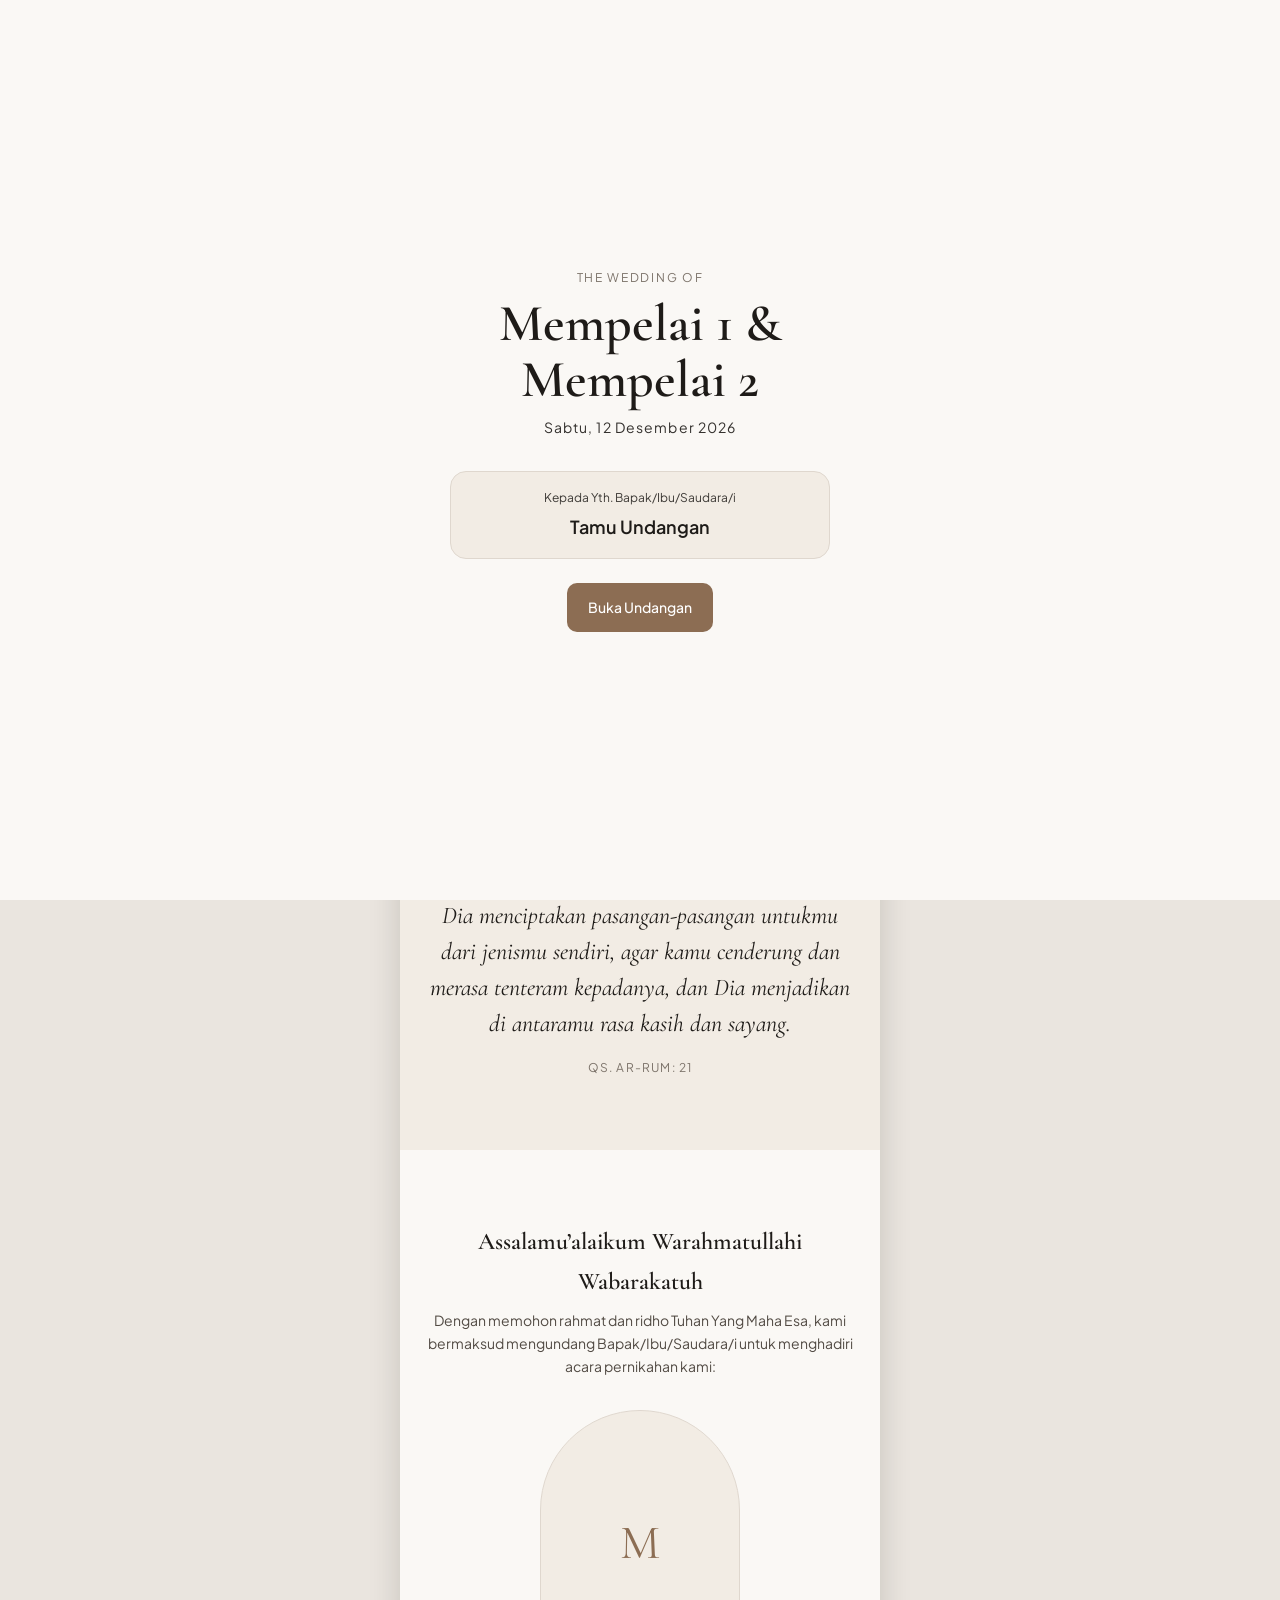
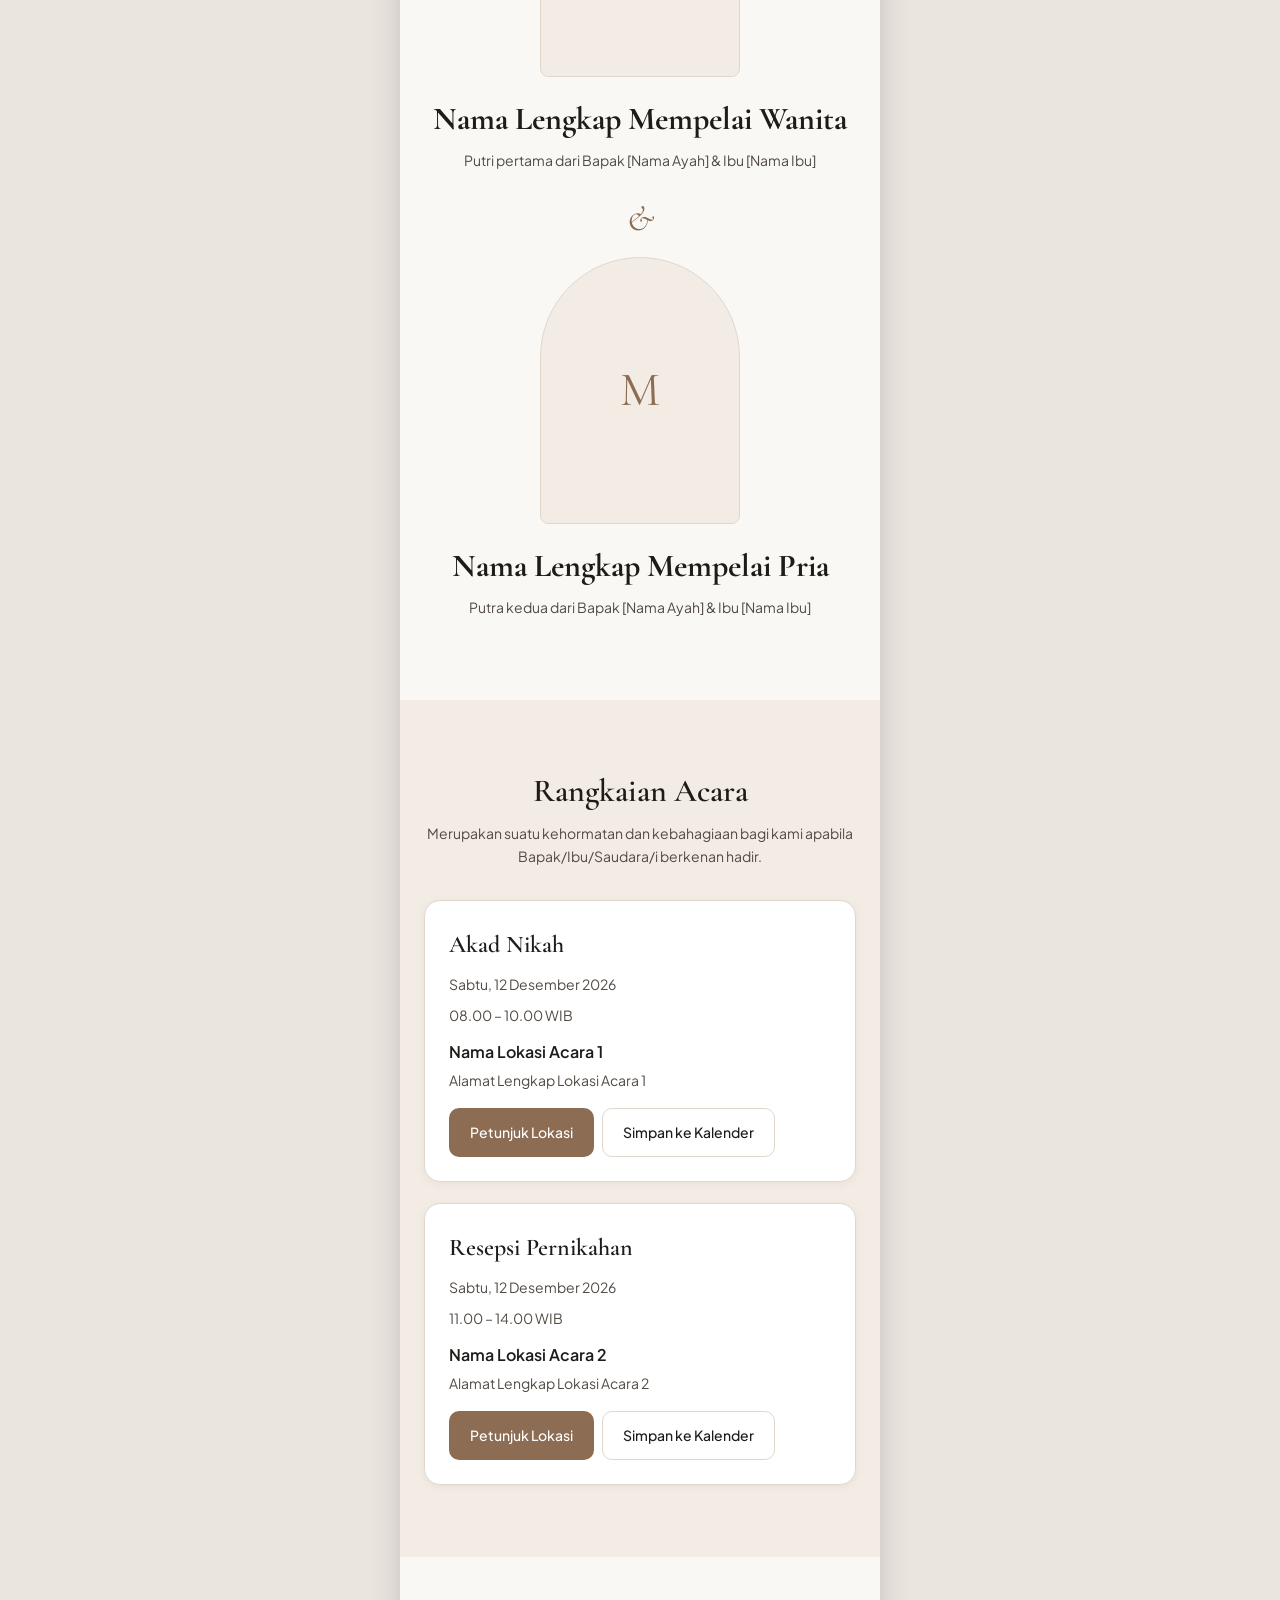
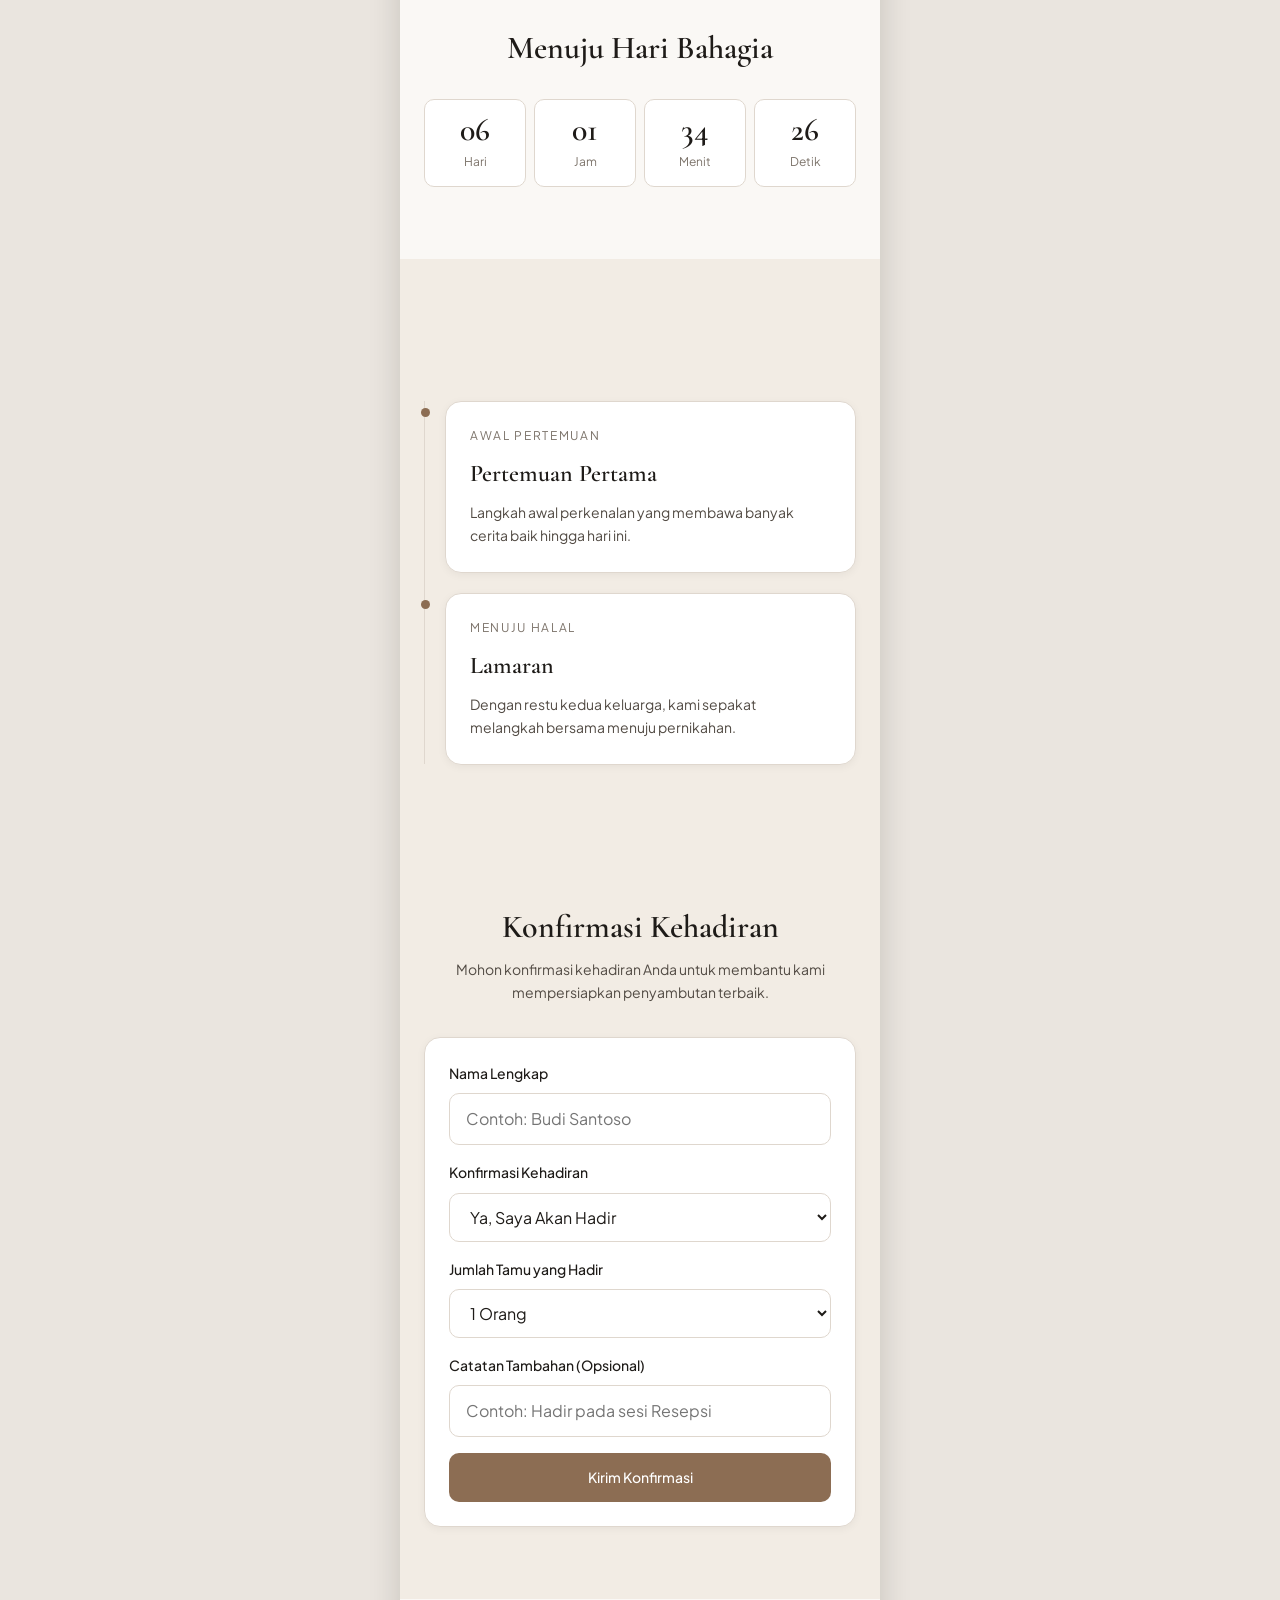
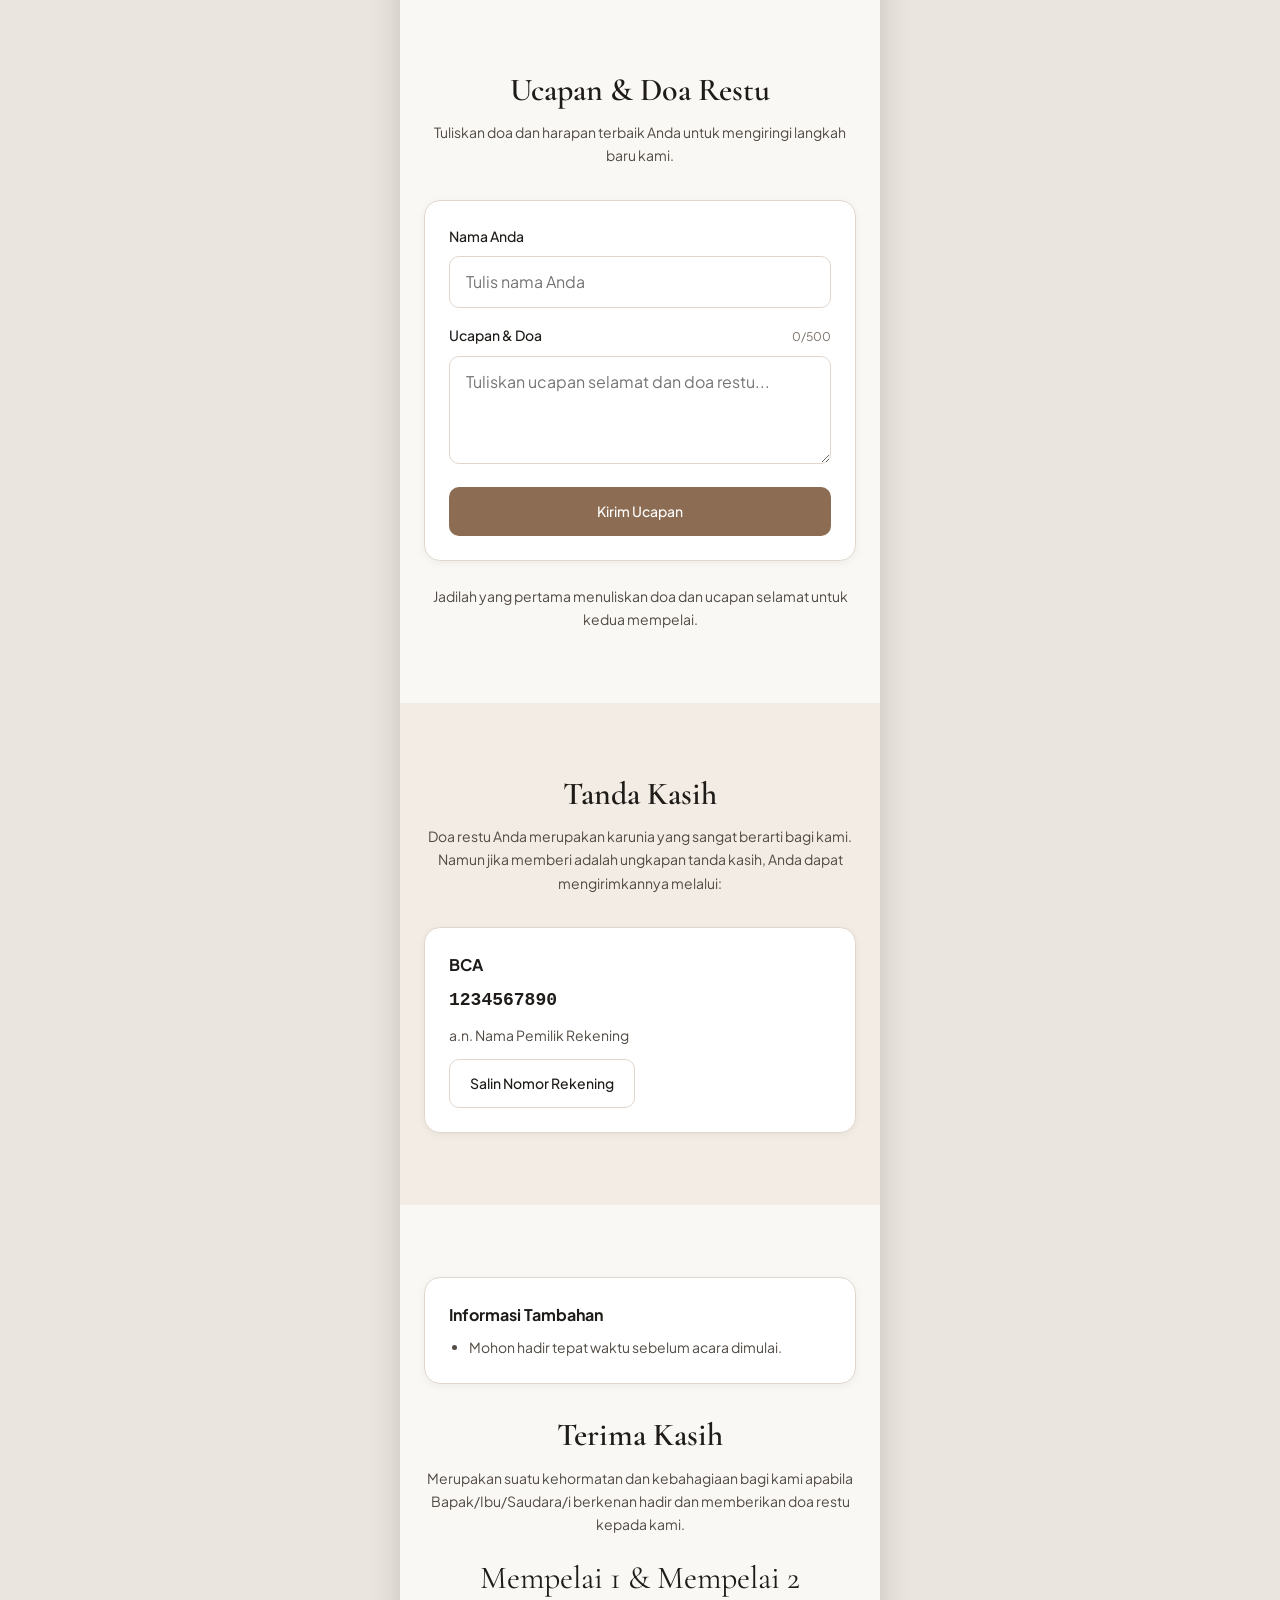
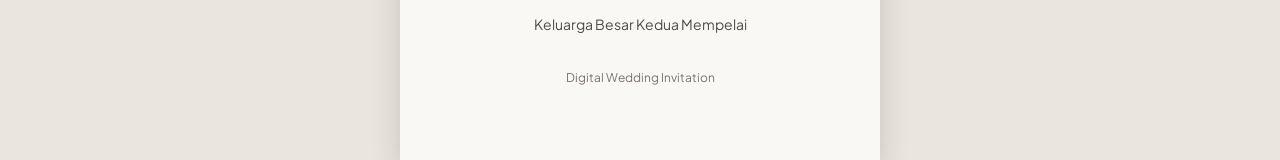
==== site/index.html @ 02eb1961 "feat: pre-scaffolded wedding invitation template with lean docs" ====
<!DOCTYPE html>
<html lang="id" data-theme="editorial">
<head>
  <meta charset="UTF-8">
  <meta name="viewport" content="width=device-width, initial-scale=1.0">
  <title>Undangan Pernikahan — Nama Mempelai</title>
  <meta name="description" content="Kami mengundang Bapak/Ibu/Saudara/i untuk hadir dan memberikan doa restu pada hari bahagia kami.">

  <!-- Open Graph Statis: wajib hardcoded dengan URL absolut https://... -->
  <meta property="og:type" content="website">
  <meta property="og:locale" content="id_ID">
  <meta property="og:title" content="Undangan Pernikahan — Nama Mempelai">
  <meta property="og:description" content="Buka undangan untuk informasi lengkap waktu, lokasi acara, dan konfirmasi kehadiran.">
  <meta property="og:url" content="https://example.pages.dev/">
  <meta property="og:image" content="https://example.pages.dev/assets/og-image.jpg">
  <meta property="og:image:width" content="1200">
  <meta property="og:image:height" content="630">

  <link rel="preconnect" href="https://fonts.googleapis.com">
  <link rel="preconnect" href="https://fonts.gstatic.com" crossorigin>
  <link rel="stylesheet" href="https://fonts.googleapis.com/css2?family=Cormorant+Garamond:ital,wght@0,400;0,600;1,400&family=Plus+Jakarta+Sans:wght@400;500;600&display=swap">

  <link rel="stylesheet" href="./css/tokens.css">
  <link rel="stylesheet" href="./css/base.css">
  <link rel="stylesheet" href="./css/sections.css">
  <link rel="stylesheet" href="./css/motion.css">
</head>
<body class="is-locked">
  <!-- 1. Cover Gate -->
  <section id="section-cover" class="cover-gate" aria-label="Pembuka Undangan">
    <img id="cover-img" class="cover-gate__bg" src="" alt="" hidden>
    <div id="cover-scrim" class="cover-gate__scrim" hidden></div>
    <div class="cover-gate__content">
      <p id="cover-subtitle" class="eyebrow">The Wedding of</p>
      <h2 id="cover-title" class="cover-gate__title">Mempelai</h2>
      <p id="cover-date" class="cover-gate__date"></p>
      <div class="cover-gate__guest-box">
        <p id="cover-guest-prefix" class="cover-gate__guest-label">Kepada Yth. Bapak/Ibu/Saudara/i</p>
        <p id="guest-name" class="cover-gate__guest-name">Tamu Undangan</p>
      </div>
      <button id="btn-open-invitation" type="button">
        <span id="cover-btn-text">Buka Undangan</span>
      </button>
    </div>
  </section>

  <!-- Error Fallback Muat Konfigurasi -->
  <div id="load-error" class="section" hidden>
    <div class="card" style="text-align:center;">
      <p>Maaf, data undangan gagal dimuat. Periksa koneksi internet Anda.</p>
      <button id="btn-retry-load" type="button">Muat Ulang</button>
    </div>
  </div>

  <!-- Kanvas Utama -->
  <main class="invitation-canvas">
    <!-- 2. Hero -->
    <section id="section-hero" class="section hero">
      <div id="hero-frame" class="hero__frame reveal">
        <img id="hero-img" class="hero__img" src="" alt="Foto Utama Mempelai" hidden>
        <span id="hero-monogram" class="hero__monogram">A &amp; B</span>
      </div>
      <p id="hero-subtitle" class="eyebrow reveal reveal-delay-1">We Are Getting Married</p>
      <h1 id="hero-title" class="hero__title reveal reveal-delay-2">Mempelai</h1>
      <p id="hero-date" class="hero__date reveal reveal-delay-3"></p>
      <div class="hero__scroll" aria-hidden="true">
        <svg class="icon" viewBox="0 0 24 24" fill="none" stroke="currentColor" stroke-width="1.75"><polyline points="6 9 12 15 18 9"/></svg>
      </div>
    </section>

    <!-- 3. Quote -->
    <section id="section-quote" class="section section--surface">
      <blockquote class="quote-box reveal">
        <p id="quote-text" class="quote-box__text"></p>
        <footer id="quote-source" class="quote-box__source"></footer>
      </blockquote>
    </section>

    <!-- 4. Couple -->
    <section id="section-couple" class="section">
      <header class="couple-intro reveal">
        <h2 id="couple-greeting-title" class="couple-intro__title"></h2>
        <p id="couple-greeting-body" class="couple-intro__body"></p>
      </header>
      <div id="couple-list" class="couple-list"></div>
    </section>

    <!-- 5. Events -->
    <section id="section-events" class="section section--surface">
      <header class="section-header reveal">
        <h2 id="events-title" class="section-title">Rangkaian Acara</h2>
        <p id="events-subtitle" class="section-subtitle"></p>
      </header>
      <div id="events-list" class="events-list"></div>
    </section>

    <!-- 6. Countdown -->
    <section id="section-countdown" class="section">
      <header class="section-header reveal">
        <h2 id="countdown-title" class="section-title">Menuju Hari Bahagia</h2>
      </header>
      <div class="countdown-grid reveal" aria-live="off">
        <div class="countdown-box"><span id="cd-days" class="countdown-box__num">00</span><span class="countdown-box__label">Hari</span></div>
        <div class="countdown-box"><span id="cd-hours" class="countdown-box__num">00</span><span class="countdown-box__label">Jam</span></div>
        <div class="countdown-box"><span id="cd-mins" class="countdown-box__num">00</span><span class="countdown-box__label">Menit</span></div>
        <div class="countdown-box"><span id="cd-secs" class="countdown-box__num">00</span><span class="countdown-box__label">Detik</span></div>
      </div>
      <p id="countdown-status" class="countdown-status" hidden></p>
    </section>

    <!-- 7. Love Story -->
    <section id="section-story" class="section section--surface">
      <header class="section-header reveal">
        <h2 id="story-title" class="section-title">Kisah Perjalanan Kami</h2>
      </header>
      <div id="story-list" class="story-timeline"></div>
    </section>

    <!-- 8. Gallery -->
    <section id="section-gallery" class="section">
      <header class="section-header reveal">
        <h2 id="gallery-title" class="section-title">Momen Bahagia</h2>
      </header>
      <div id="gallery-grid" class="gallery-grid"></div>
      <div id="gallery-video-wrap" class="gallery-video" hidden></div>
    </section>

    <!-- 9. RSVP -->
    <section id="section-rsvp" class="section section--surface">
      <header class="section-header reveal">
        <h2 id="rsvp-title" class="section-title">Konfirmasi Kehadiran</h2>
        <p id="rsvp-subtitle" class="section-subtitle">Mohon konfirmasi kehadiran Anda untuk membantu kami mempersiapkan penyambutan terbaik.</p>
      </header>
      <div id="rsvp-saved-box" class="card" hidden>
        <p class="form-feedback form-feedback--success">Terima kasih! Konfirmasi kehadiran Anda telah berhasil kami terima.</p>
        <button id="btn-edit-rsvp" type="button" class="btn-outline">Ubah Konfirmasi</button>
      </div>
      <form id="form-rsvp" class="card stack-form reveal" novalidate>
        <div>
          <label class="field-label" for="rsvp-name">Nama Lengkap</label>
          <input id="rsvp-name" name="name" type="text" maxlength="80" placeholder="Contoh: Budi Santoso" required>
        </div>
        <div>
          <label class="field-label" for="rsvp-attendance">Konfirmasi Kehadiran</label>
          <select id="rsvp-attendance" name="attendance" required>
            <option value="hadir">Ya, Saya Akan Hadir</option>
            <option value="tidak_hadir">Maaf, Belum Bisa Hadir</option>
          </select>
        </div>
        <div id="rsvp-pax-wrap">
          <label class="field-label" for="rsvp-pax">Jumlah Tamu yang Hadir</label>
          <select id="rsvp-pax" name="pax"></select>
        </div>
        <div>
          <label class="field-label" for="rsvp-notes">Catatan Tambahan (Opsional)</label>
          <input id="rsvp-notes" name="notes" type="text" maxlength="200" placeholder="Contoh: Hadir pada sesi Resepsi">
        </div>
        <input id="rsvp-hp" class="hp-trap" name="hp_field" type="text" tabindex="-1" autocomplete="off" aria-hidden="true">
        <div id="rsvp-feedback" class="form-feedback" hidden></div>
        <button id="btn-submit-rsvp" type="submit">Kirim Konfirmasi</button>
      </form>
    </section>

    <!-- 10. Guestbook -->
    <section id="section-guestbook" class="section">
      <header class="section-header reveal">
        <h2 id="guestbook-title" class="section-title">Ucapan &amp; Doa Restu</h2>
        <p id="guestbook-subtitle" class="section-subtitle">Tuliskan doa dan harapan terbaik Anda untuk mengiringi langkah baru kami.</p>
      </header>
      <form id="form-guestbook" class="card stack-form reveal" novalidate>
        <div>
          <label class="field-label" for="guestbook-name">Nama Anda</label>
          <input id="guestbook-name" name="name" type="text" maxlength="80" placeholder="Tulis nama Anda" required>
        </div>
        <div>
          <div class="field-row">
            <label class="field-label" for="guestbook-message">Ucapan &amp; Doa</label>
            <span id="guestbook-char-count" class="char-count">0/500</span>
          </div>
          <textarea id="guestbook-message" name="message" maxlength="500" placeholder="Tuliskan ucapan selamat dan doa restu..." required></textarea>
        </div>
        <input id="guestbook-hp" class="hp-trap" name="hp_field" type="text" tabindex="-1" autocomplete="off" aria-hidden="true">
        <div id="guestbook-feedback" class="form-feedback" hidden></div>
        <button id="btn-submit-guestbook" type="submit">Kirim Ucapan</button>
      </form>
      <div id="guestbook-list" class="guestbook-list"></div>
      <div id="guestbook-load-more-wrap" class="load-more-wrap" hidden>
        <button id="btn-load-more-guestbook" type="button" class="btn-outline">Lihat Ucapan Lainnya</button>
      </div>
    </section>

    <!-- 11. Wedding Gift -->
    <section id="section-gift" class="section section--surface">
      <header class="section-header reveal">
        <h2 id="gift-title" class="section-title">Tanda Kasih</h2>
        <p id="gift-description" class="section-subtitle"></p>
      </header>
      <div id="gift-accounts" class="gift-list"></div>
      <div id="gift-qris-wrap" class="card" style="text-align:center;margin-top:var(--space-4);" hidden>
        <img id="gift-qris-img" class="gift-qris" src="" alt="QRIS Tanda Kasih" loading="lazy" decoding="async">
      </div>
      <div id="gift-address-wrap" class="card" style="margin-top:var(--space-4);" hidden></div>
    </section>

    <!-- 12. Closing -->
    <footer id="section-closing" class="section closing">
      <div id="closing-notes-wrap" class="card closing-notes reveal" hidden>
        <strong id="closing-notes-title"></strong>
        <ul id="closing-notes-list"></ul>
      </div>
      <h2 id="closing-title" class="section-title reveal">Terima Kasih</h2>
      <p id="closing-message" class="section-subtitle reveal"></p>
      <p id="closing-signature" class="closing__sig reveal"></p>
      <p id="closing-families" class="section-subtitle reveal"></p>
      <p id="closing-credit" class="closing__credit">Digital Wedding Invitation</p>
    </footer>
  </main>

  <!-- Floating Audio Control -->
  <div id="audio-control" hidden>
    <button id="btn-audio-toggle" class="audio-fab" type="button" aria-label="Putar atau hentikan musik latar"></button>
  </div>

  <!-- Lightbox Modal -->
  <div id="gallery-lightbox" class="lightbox" role="dialog" aria-modal="true" aria-label="Pratinjau Foto Galeri" hidden>
    <div>
      <img id="lightbox-img" class="lightbox__img" src="" alt="">
      <div class="lightbox__bar">
        <button id="lightbox-prev" type="button" class="btn-outline" style="color:#fff;border-color:rgba(255,255,255,.35);">Sebelumnya</button>
        <span id="lightbox-counter">1 / 1</span>
        <button id="lightbox-next" type="button" class="btn-outline" style="color:#fff;border-color:rgba(255,255,255,.35);">Berikutnya</button>
        <button id="lightbox-close" type="button" aria-label="Tutup">&times;</button>
      </div>
    </div>
  </div>

  <!-- Toast -->
  <div id="toast" class="toast" role="status" aria-live="polite" hidden></div>

  <script defer src="./js/audio.js"></script>
  <script defer src="./js/api.js"></script>
  <script defer src="./js/app.js"></script>
</body>
</html>
---- site/css/tokens.css ----
/* Desain: Palet, font, skala, radius & z-index (edit per project) */
:root,[data-theme="editorial"]{
  --bg-outer:#EAE5DF;--bg-primary:#FAF8F5;--bg-surface:#F2ECE4;--bg-elevated:#FFFFFF;
  --text-primary:#1E1B18;--text-secondary:#524B44;--text-muted:#7D746B;
  --accent-primary:#8C6D53;--accent-hover:#735740;--accent-contrast:#FFFFFF;
  --border-subtle:#DFD7CE;--overlay-scrim:rgba(24,20,17,.56);
  --font-display:'Cormorant Garamond',Georgia,serif;
  --font-sans:'Plus Jakarta Sans',system-ui,-apple-system,sans-serif;
  --font-mono:ui-monospace,SFMono-Regular,Menlo,monospace;
}
[data-theme="botanical"]{
  --bg-outer:#E4E8E1;--bg-primary:#F7F8F4;--bg-surface:#EDF1EA;--bg-elevated:#FFFFFF;
  --text-primary:#1C241E;--text-secondary:#465248;--text-muted:#6E7B70;
  --accent-primary:#4A6350;--accent-hover:#394E3E;--accent-contrast:#FFFFFF;
  --border-subtle:#D4DDD0;--overlay-scrim:rgba(22,30,24,.54);
  --font-display:'Playfair Display',Georgia,serif;
}
[data-theme="heritage"]{
  --bg-outer:#161210;--bg-primary:#1F1916;--bg-surface:#2A221E;--bg-elevated:#352B26;
  --text-primary:#F5EFE6;--text-secondary:#D5C7B8;--text-muted:#9E8F80;
  --accent-primary:#C8A97E;--accent-hover:#B39264;--accent-contrast:#1F1916;
  --border-subtle:#463931;--overlay-scrim:rgba(15,11,9,.68);
}
:root{
  --status-success-bg:#EBF5EE;--status-success-text:#1F5E34;--status-success-border:#A8D5B5;
  --status-error-bg:#FDEEEE;--status-error-text:#9E2A2B;--status-error-border:#F3B6B7;
  --status-warning-bg:#FEF7E6;--status-warning-text:#8A5A00;--status-warning-border:#F5D487;
  --text-xs:.75rem;--text-sm:.875rem;--text-base:1rem;--text-lg:1.125rem;
  --text-xl:clamp(1.25rem,4vw,1.5rem);--text-2xl:clamp(1.625rem,5vw,2rem);--text-display:clamp(2.25rem,8vw,3.25rem);
  --canvas-max-width:480px;--sender-max-width:720px;--container-px:1.5rem;--section-py:clamp(3.25rem,9vw,4.5rem);
  --space-1:.25rem;--space-2:.5rem;--space-3:.75rem;--space-4:1rem;--space-5:1.25rem;--space-6:1.5rem;--space-8:2rem;--space-12:3rem;
  --radius-sm:6px;--radius-md:10px;--radius-lg:16px;--radius-arch:200px 200px 16px 16px;--radius-full:9999px;
  --border-thin:1px solid var(--border-subtle);--tap-target-min:44px;
  --shadow-sm:0 2px 8px rgba(20,16,12,.05);--shadow-md:0 8px 24px rgba(20,16,12,.08);--shadow-floating:0 10px 30px rgba(20,16,12,.16);
  --z-base:1;--z-sticky:20;--z-floating-audio:40;--z-toast:60;--z-lightbox:80;--z-cover-gate:100;
}
---- site/css/base.css ----
/* Plumbing: Reset, tipografi dasar, kanvas 480px & aksesibilitas */
*,*::before,*::after{box-sizing:border-box}
html{-webkit-text-size-adjust:100%;scroll-behavior:smooth}
body{margin:0;background:var(--bg-outer);color:var(--text-primary);font-family:var(--font-sans);font-size:var(--text-base);line-height:1.65;overflow-x:hidden;-webkit-font-smoothing:antialiased}
body.is-locked{overflow:hidden;height:100dvh}
img,svg{display:block;max-width:100%}
button,input,select,textarea{font:inherit;color:inherit}
input,select,textarea{width:100%;min-height:var(--tap-target-min);font-size:var(--text-base);padding:var(--space-3) var(--space-4);background:var(--bg-elevated);border:var(--border-thin);border-radius:var(--radius-md);color:var(--text-primary)}
textarea{min-height:108px;resize:vertical}
input:focus,select:focus,textarea:focus,button:focus-visible,a:focus-visible{outline:2px solid var(--accent-primary);outline-offset:2px}
button,.btn{display:inline-flex;align-items:center;justify-content:center;gap:var(--space-2);min-height:var(--tap-target-min);padding:var(--space-3) var(--space-5);border:1px solid transparent;border-radius:var(--radius-md);font-size:var(--text-sm);font-weight:500;text-decoration:none;cursor:pointer;background:var(--accent-primary);color:var(--accent-contrast);transition:transform var(--duration-instant) ease,background-color var(--duration-instant) ease}
button:hover,.btn:hover{background:var(--accent-hover)}
button:active,.btn:active{transform:scale(.98)}
button:disabled{opacity:.6;cursor:not-allowed}
.btn-outline{background:transparent;color:var(--text-primary);border-color:var(--border-subtle)}
.btn-outline:hover{background:var(--bg-surface)}
.invitation-canvas{width:100%;min-height:100dvh;background:var(--bg-primary);position:relative;overflow-x:clip}
@media(min-width:481px){.invitation-canvas{max-width:var(--canvas-max-width);margin:0 auto;box-shadow:var(--shadow-floating)}}
.section{padding:var(--section-py) var(--container-px);min-width:0;overflow-wrap:break-word}
[hidden]{display:none!important}
.section--surface{background:var(--bg-surface)}
.section-header{text-align:center;margin-bottom:var(--space-8)}
.eyebrow{margin:0 0 var(--space-2);font-size:var(--text-xs);letter-spacing:.14em;text-transform:uppercase;color:var(--text-muted)}
.section-title{margin:0 0 var(--space-3);font-family:var(--font-display);font-size:var(--text-2xl);font-weight:600;line-height:1.2}
.section-subtitle{margin:0;color:var(--text-secondary);font-size:var(--text-sm)}
.card{background:var(--bg-elevated);border:var(--border-thin);border-radius:var(--radius-lg);padding:var(--space-6);box-shadow:var(--shadow-sm);min-width:0}
.hp-trap{position:absolute;left:-9999px;width:1px;height:1px;opacity:0;pointer-events:none}
---- site/css/sections.css ----
/* Desain: Komponen 12 section, lightbox, toast & audio toggle */
.icon{width:18px;height:18px;flex-shrink:0}
.cover-gate{position:fixed;inset:0;z-index:var(--z-cover-gate);display:grid;place-items:center;padding:var(--space-6);background:var(--bg-primary);text-align:center;overflow:hidden}
.cover-gate__bg{position:absolute;inset:0;width:100%;height:100%;object-fit:cover}
.cover-gate__scrim{position:absolute;inset:0;background:var(--overlay-scrim)}
.cover-gate__content{position:relative;z-index:1;width:100%;max-width:380px;color:#fff}
.cover-gate--no-photo .cover-gate__content{color:var(--text-primary)}
.cover-gate__title,.hero__title{margin:var(--space-2) 0;font-family:var(--font-display);font-size:var(--text-display);font-weight:600;line-height:1.08}
.cover-gate__date{margin:0 0 var(--space-8);font-size:var(--text-sm);letter-spacing:.08em;opacity:.9}
.cover-gate__guest-box{padding:var(--space-4);margin-bottom:var(--space-6);border-radius:var(--radius-lg);border:1px solid rgba(255,255,255,.28);background:rgba(20,16,12,.28)}
.cover-gate--no-photo .cover-gate__guest-box{border-color:var(--border-subtle);background:var(--bg-surface)}
.cover-gate__guest-label{margin:0 0 var(--space-1);font-size:var(--text-xs);opacity:.85}
.cover-gate__guest-name{margin:0;font-size:var(--text-lg);font-weight:600;overflow-wrap:break-word}
.hero,.closing,.quote-box,.couple-intro,.couple-list{text-align:center}
.hero{padding-top:var(--space-12)}
.hero__frame{position:relative;aspect-ratio:4/5;max-width:340px;margin:0 auto var(--space-6);border-radius:var(--radius-arch);overflow:hidden;border:var(--border-thin);background:var(--bg-surface);display:grid;place-items:center}
.hero__img,.couple-card__photo,.gallery-item img{width:100%;height:100%;object-fit:cover}
.hero__monogram,.couple-card__initial{font-family:var(--font-display);font-size:3rem;color:var(--accent-primary)}
.hero__date{margin:0;font-size:var(--text-sm);letter-spacing:.16em;color:var(--text-secondary)}
.hero__scroll{margin:var(--space-8) auto 0;width:24px;color:var(--text-muted)}
.quote-box{max-width:36ch;margin:0 auto}
.quote-box__text{margin:0 0 var(--space-4);font-family:var(--font-display);font-size:var(--text-xl);font-style:italic;line-height:1.5}
.quote-box__source{margin:0;font-size:var(--text-xs);letter-spacing:.1em;text-transform:uppercase;color:var(--text-muted)}
.couple-intro{margin-bottom:var(--space-8)}
.couple-intro__title,.event-card__title{margin:0 0 var(--space-2);font-family:var(--font-display);font-size:var(--text-xl);font-weight:600}
.couple-intro__body,.couple-card__parents,.event-card__meta{margin:0 0 var(--space-2);font-size:var(--text-sm);color:var(--text-secondary)}
.couple-list,.events-list,.gift-list,.stack-form{display:grid;gap:var(--space-5)}
.stack-form{gap:var(--space-4)}
.couple-card__photo-wrap{width:200px;aspect-ratio:3/4;margin:0 auto var(--space-4);border-radius:var(--radius-arch);overflow:hidden;border:var(--border-thin);background:var(--bg-surface);display:grid;place-items:center}
.couple-card__name{margin:0 0 var(--space-1);font-family:var(--font-display);font-size:var(--text-2xl)}
.couple-amp{font-family:var(--font-display);font-size:2.25rem;font-style:italic;color:var(--accent-primary);line-height:1}
.event-card__venue{margin:var(--space-3) 0 var(--space-1);font-weight:600}
.event-card__actions{display:flex;flex-wrap:wrap;gap:var(--space-2);margin-top:var(--space-4)}
.countdown-grid{display:grid;grid-template-columns:repeat(4,minmax(0,1fr));gap:var(--space-2)}
.countdown-box{background:var(--bg-elevated);border:var(--border-thin);border-radius:var(--radius-md);padding:var(--space-3) var(--space-2);text-align:center}
.countdown-box__num{display:block;font-family:var(--font-display);font-size:var(--text-2xl);font-weight:600;line-height:1.1}
.countdown-box__label,.char-count,.guestbook-item__date,.closing__credit{font-size:var(--text-xs);color:var(--text-muted)}
.countdown-status{margin:var(--space-4) 0 0;text-align:center;font-size:var(--text-sm);color:var(--text-secondary)}
.story-timeline{display:grid;gap:var(--space-5);border-left:1px solid var(--border-subtle);padding-left:var(--space-5)}
.story-item{position:relative}
.story-item::before{content:"";position:absolute;left:calc(-1*var(--space-5) - 5px);top:6px;width:9px;height:9px;border-radius:var(--radius-full);background:var(--accent-primary)}
.story-item__img{width:100%;aspect-ratio:4/3;object-fit:cover;border-radius:var(--radius-md);margin-top:var(--space-3)}
.gallery-grid{display:grid;grid-template-columns:repeat(2,minmax(0,1fr));gap:var(--space-2)}
.gallery-item{padding:0;border:0;background:var(--bg-surface);border-radius:var(--radius-md);overflow:hidden;aspect-ratio:1/1;min-height:auto}
.gallery-item:first-child{grid-column:span 2;aspect-ratio:4/3}
.gallery-video,.load-more-wrap{margin-top:var(--space-4);text-align:center}
.field-label{display:block;margin-bottom:var(--space-2);font-size:var(--text-sm);font-weight:500}
.field-row,.guestbook-item__head{display:flex;justify-content:space-between;align-items:baseline;gap:var(--space-2)}
.form-feedback{padding:var(--space-3) var(--space-4);border-radius:var(--radius-md);font-size:var(--text-sm);border:1px solid transparent}
.form-feedback--success{background:var(--status-success-bg);color:var(--status-success-text);border-color:var(--status-success-border)}
.form-feedback--error{background:var(--status-error-bg);color:var(--status-error-text);border-color:var(--status-error-border)}
.guestbook-list{display:grid;gap:var(--space-3);margin-top:var(--space-6)}
.guestbook-item{background:var(--bg-elevated);border:var(--border-thin);border-radius:var(--radius-md);padding:var(--space-4)}
.guestbook-item__name{font-weight:600;font-size:var(--text-sm)}
.guestbook-item__msg{margin:var(--space-1) 0 0;font-size:var(--text-sm);color:var(--text-secondary);white-space:pre-line;overflow-wrap:break-word}
.gift-account__num{font-family:var(--font-mono);font-size:var(--text-lg);font-weight:600;margin:var(--space-2) 0;overflow-wrap:anywhere}
.gift-qris{max-width:240px;margin:var(--space-3) auto;border-radius:var(--radius-md)}
.closing-notes{margin-bottom:var(--space-8);text-align:left}
.closing-notes ul{margin:var(--space-2) 0 0;padding-left:var(--space-5);color:var(--text-secondary);font-size:var(--text-sm)}
.closing__sig{margin:var(--space-4) 0 var(--space-2);font-family:var(--font-display);font-size:var(--text-2xl)}
.closing__credit{margin:var(--space-8) 0 0}
.audio-fab{position:fixed;bottom:20px;right:20px;z-index:var(--z-floating-audio);width:44px;height:44px;padding:0;border-radius:var(--radius-full);box-shadow:var(--shadow-md)}
.lightbox{position:fixed;inset:0;z-index:var(--z-lightbox);background:rgba(12,10,8,.92);display:grid;place-items:center;padding:var(--space-4)}
.lightbox__img{max-height:75dvh;max-width:100%;border-radius:var(--radius-md)}
.lightbox__bar{display:flex;align-items:center;justify-content:space-between;gap:var(--space-3);margin-top:var(--space-3);color:#fff}
.toast{position:fixed;bottom:76px;left:50%;transform:translateX(-50%);z-index:var(--z-toast);background:var(--text-primary);color:var(--bg-primary);padding:var(--space-2) var(--space-4);border-radius:var(--radius-full);font-size:var(--text-xs);box-shadow:var(--shadow-md)}
---- site/css/motion.css ----
/* Animasi GPU-only (transform & opacity) + reduced motion */
:root{
  --duration-instant:150ms;--duration-fast:300ms;--duration-normal:650ms;--duration-slow:1000ms;
  --ease-out-quart:cubic-bezier(.25,1,.5,1);--ease-in-out-cubic:cubic-bezier(.65,0,.35,1);
}
.cover-gate.is-opening{transform:translate3d(0,-100%,0);opacity:0;pointer-events:none;transition:transform var(--duration-slow) var(--ease-in-out-cubic),opacity var(--duration-slow) var(--ease-out-quart)}
.reveal{opacity:0;transform:translate3d(0,24px,0);transition:opacity var(--duration-normal) var(--ease-out-quart),transform var(--duration-normal) var(--ease-out-quart);will-change:opacity,transform}
.reveal.is-visible{opacity:1;transform:translate3d(0,0,0)}
.reveal-delay-1{transition-delay:100ms}.reveal-delay-2{transition-delay:200ms}.reveal-delay-3{transition-delay:300ms}
@keyframes spin-slow{to{transform:rotate(360deg)}}
.audio-fab.is-playing svg{animation:spin-slow 8s linear infinite}
.skeleton{height:72px;border-radius:var(--radius-md);background:var(--bg-surface);opacity:.7}
@media(prefers-reduced-motion:reduce){
  *,*::before,*::after{animation-duration:.01ms!important;animation-iteration-count:1!important;transition-duration:150ms!important;scroll-behavior:auto!important}
  .reveal{opacity:1!important;transform:none!important}
  .cover-gate.is-opening{transform:none!important;opacity:0!important}
}
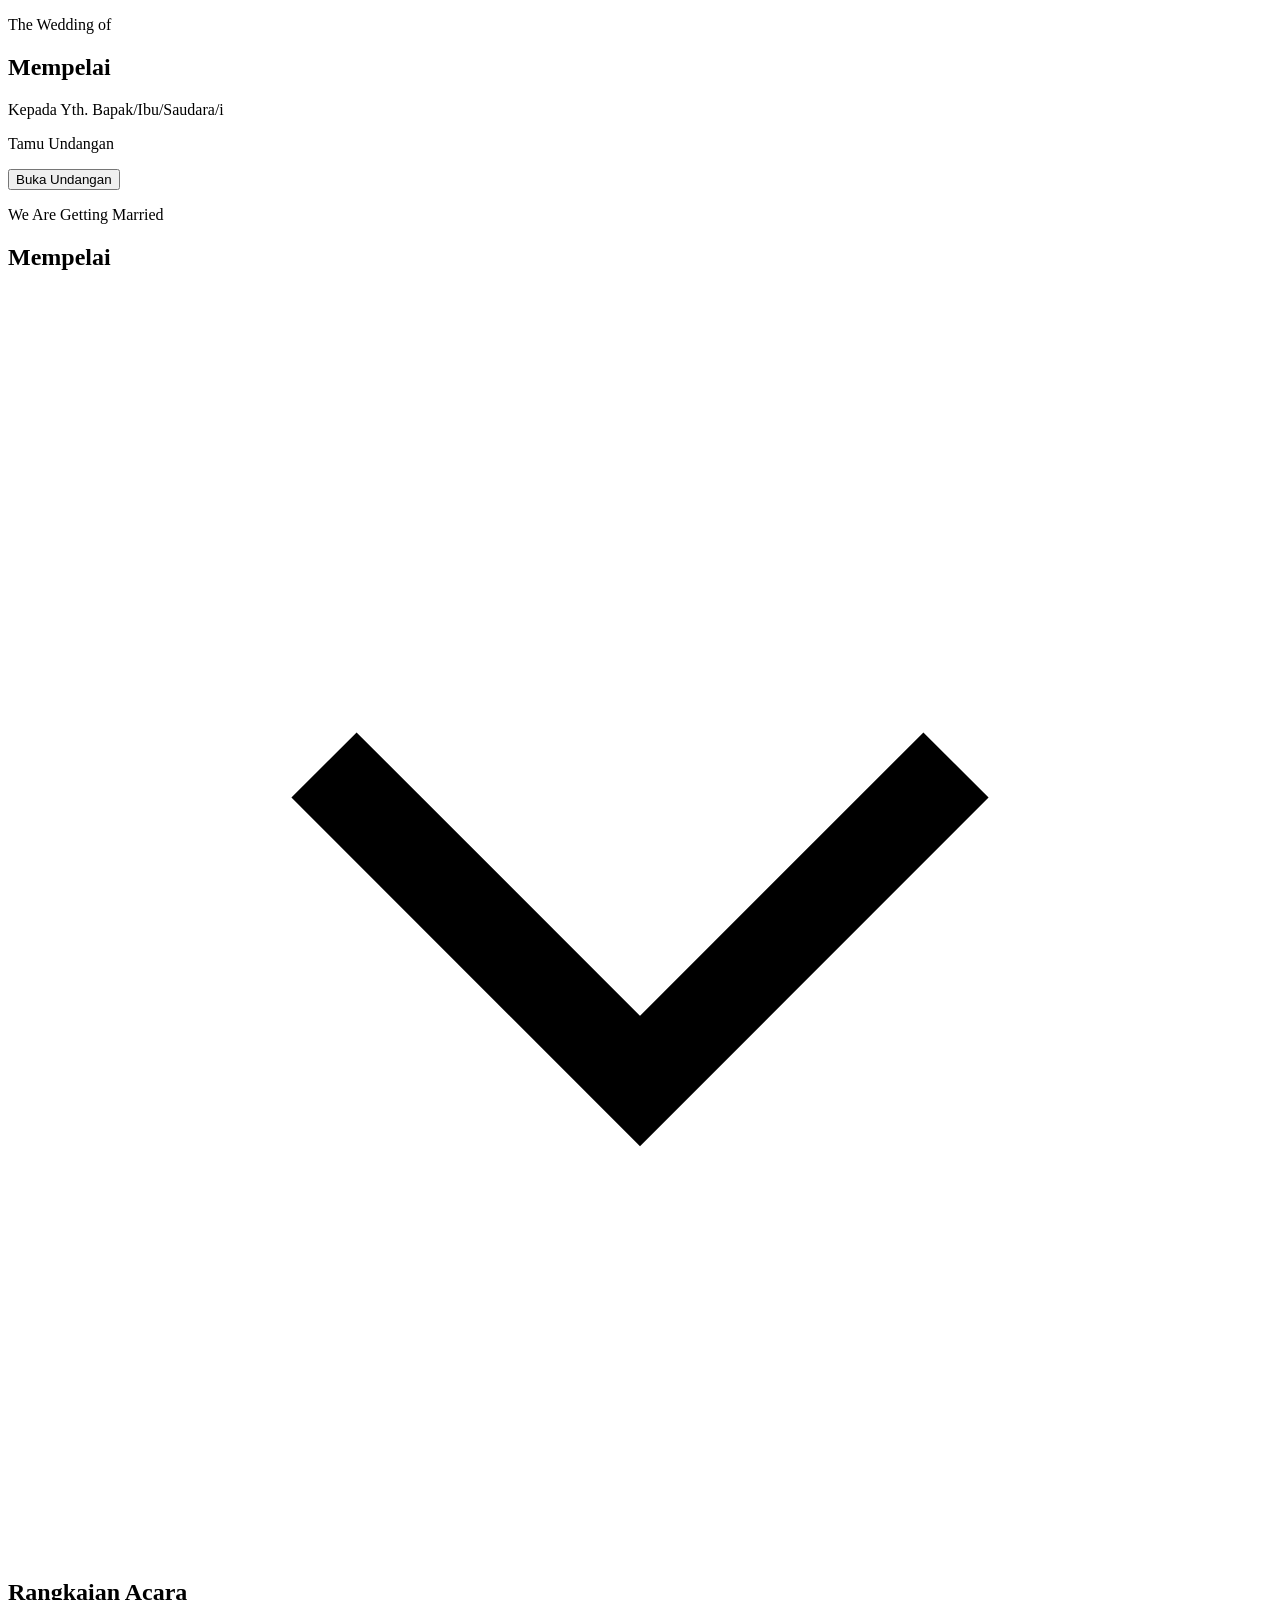
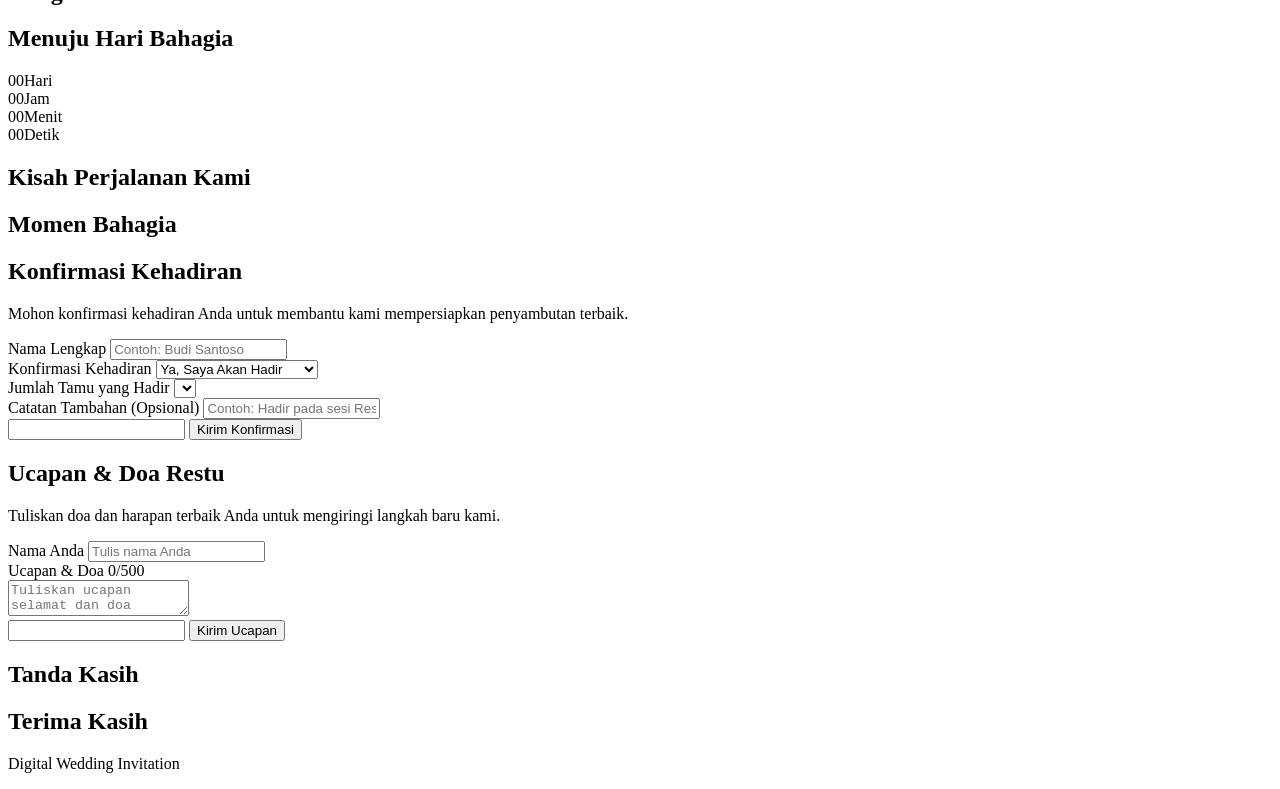
==== commit 453ee33b: "feat: add UI skills, modern design brief, clean HTML skeleton, and empty CSS/JS placeholders" ====
--- a/site/index.html
+++ b/site/index.html
@@ -1,5 +1,5 @@
 <!DOCTYPE html>
-<html lang="id" data-theme="editorial">
+<html lang="id">
 <head>
   <meta charset="UTF-8">
   <meta name="viewport" content="width=device-width, initial-scale=1.0">
@@ -16,9 +16,9 @@
   <meta property="og:image:width" content="1200">
   <meta property="og:image:height" content="630">
 
+  <!-- Google Fonts: tambahkan maksimal 2 keluarga font sesuai .agent/customize/design.md -->
   <link rel="preconnect" href="https://fonts.googleapis.com">
   <link rel="preconnect" href="https://fonts.gstatic.com" crossorigin>
-  <link rel="stylesheet" href="https://fonts.googleapis.com/css2?family=Cormorant+Garamond:ital,wght@0,400;0,600;1,400&family=Plus+Jakarta+Sans:wght@400;500;600&display=swap">
 
   <link rel="stylesheet" href="./css/tokens.css">
   <link rel="stylesheet" href="./css/base.css">
@@ -34,7 +34,7 @@
       <p id="cover-subtitle" class="eyebrow">The Wedding of</p>
       <h2 id="cover-title" class="cover-gate__title">Mempelai</h2>
       <p id="cover-date" class="cover-gate__date"></p>
-      <div class="cover-gate__guest-box">
+      <div class="cover-gate__guest">
         <p id="cover-guest-prefix" class="cover-gate__guest-label">Kepada Yth. Bapak/Ibu/Saudara/i</p>
         <p id="guest-name" class="cover-gate__guest-name">Tamu Undangan</p>
       </div>
@@ -45,8 +45,8 @@
   </section>
 
   <!-- Error Fallback Muat Konfigurasi -->
-  <div id="load-error" class="section" hidden>
-    <div class="card" style="text-align:center;">
+  <div id="load-error" class="load-error" hidden>
+    <div class="load-error__box">
       <p>Maaf, data undangan gagal dimuat. Periksa koneksi internet Anda.</p>
       <button id="btn-retry-load" type="button">Muat Ulang</button>
     </div>
@@ -56,29 +56,29 @@
   <main class="invitation-canvas">
     <!-- 2. Hero -->
     <section id="section-hero" class="section hero">
-      <div id="hero-frame" class="hero__frame reveal">
+      <div id="hero-frame" class="hero__frame">
         <img id="hero-img" class="hero__img" src="" alt="Foto Utama Mempelai" hidden>
-        <span id="hero-monogram" class="hero__monogram">A &amp; B</span>
-      </div>
-      <p id="hero-subtitle" class="eyebrow reveal reveal-delay-1">We Are Getting Married</p>
-      <h1 id="hero-title" class="hero__title reveal reveal-delay-2">Mempelai</h1>
-      <p id="hero-date" class="hero__date reveal reveal-delay-3"></p>
+        <span id="hero-monogram" class="hero__monogram" aria-hidden="true"></span>
+      </div>
+      <p id="hero-subtitle" class="eyebrow">We Are Getting Married</p>
+      <h1 id="hero-title" class="hero__title">Mempelai</h1>
+      <p id="hero-date" class="hero__date"></p>
       <div class="hero__scroll" aria-hidden="true">
         <svg class="icon" viewBox="0 0 24 24" fill="none" stroke="currentColor" stroke-width="1.75"><polyline points="6 9 12 15 18 9"/></svg>
       </div>
     </section>
 
     <!-- 3. Quote -->
-    <section id="section-quote" class="section section--surface">
-      <blockquote class="quote-box reveal">
+    <section id="section-quote" class="section quote-section">
+      <blockquote class="quote-box">
         <p id="quote-text" class="quote-box__text"></p>
         <footer id="quote-source" class="quote-box__source"></footer>
       </blockquote>
     </section>
 
     <!-- 4. Couple -->
-    <section id="section-couple" class="section">
-      <header class="couple-intro reveal">
+    <section id="section-couple" class="section couple-section">
+      <header class="couple-intro">
         <h2 id="couple-greeting-title" class="couple-intro__title"></h2>
         <p id="couple-greeting-body" class="couple-intro__body"></p>
       </header>
@@ -86,8 +86,8 @@
     </section>
 
     <!-- 5. Events -->
-    <section id="section-events" class="section section--surface">
-      <header class="section-header reveal">
+    <section id="section-events" class="section events-section">
+      <header class="section-header">
         <h2 id="events-title" class="section-title">Rangkaian Acara</h2>
         <p id="events-subtitle" class="section-subtitle"></p>
       </header>
@@ -95,11 +95,11 @@
     </section>
 
     <!-- 6. Countdown -->
-    <section id="section-countdown" class="section">
-      <header class="section-header reveal">
+    <section id="section-countdown" class="section countdown-section">
+      <header class="section-header">
         <h2 id="countdown-title" class="section-title">Menuju Hari Bahagia</h2>
       </header>
-      <div class="countdown-grid reveal" aria-live="off">
+      <div class="countdown-grid" aria-live="off">
         <div class="countdown-box"><span id="cd-days" class="countdown-box__num">00</span><span class="countdown-box__label">Hari</span></div>
         <div class="countdown-box"><span id="cd-hours" class="countdown-box__num">00</span><span class="countdown-box__label">Jam</span></div>
         <div class="countdown-box"><span id="cd-mins" class="countdown-box__num">00</span><span class="countdown-box__label">Menit</span></div>
@@ -109,16 +109,16 @@
     </section>
 
     <!-- 7. Love Story -->
-    <section id="section-story" class="section section--surface">
-      <header class="section-header reveal">
+    <section id="section-story" class="section story-section">
+      <header class="section-header">
         <h2 id="story-title" class="section-title">Kisah Perjalanan Kami</h2>
       </header>
-      <div id="story-list" class="story-timeline"></div>
+      <div id="story-list" class="story-list"></div>
     </section>
 
     <!-- 8. Gallery -->
-    <section id="section-gallery" class="section">
-      <header class="section-header reveal">
+    <section id="section-gallery" class="section gallery-section">
+      <header class="section-header">
         <h2 id="gallery-title" class="section-title">Momen Bahagia</h2>
       </header>
       <div id="gallery-grid" class="gallery-grid"></div>
@@ -126,32 +126,32 @@
     </section>
 
     <!-- 9. RSVP -->
-    <section id="section-rsvp" class="section section--surface">
-      <header class="section-header reveal">
+    <section id="section-rsvp" class="section rsvp-section">
+      <header class="section-header">
         <h2 id="rsvp-title" class="section-title">Konfirmasi Kehadiran</h2>
         <p id="rsvp-subtitle" class="section-subtitle">Mohon konfirmasi kehadiran Anda untuk membantu kami mempersiapkan penyambutan terbaik.</p>
       </header>
-      <div id="rsvp-saved-box" class="card" hidden>
+      <div id="rsvp-saved-box" class="rsvp-saved" hidden>
         <p class="form-feedback form-feedback--success">Terima kasih! Konfirmasi kehadiran Anda telah berhasil kami terima.</p>
         <button id="btn-edit-rsvp" type="button" class="btn-outline">Ubah Konfirmasi</button>
       </div>
-      <form id="form-rsvp" class="card stack-form reveal" novalidate>
-        <div>
+      <form id="form-rsvp" class="stack-form" novalidate>
+        <div class="form-field">
           <label class="field-label" for="rsvp-name">Nama Lengkap</label>
           <input id="rsvp-name" name="name" type="text" maxlength="80" placeholder="Contoh: Budi Santoso" required>
         </div>
-        <div>
+        <div class="form-field">
           <label class="field-label" for="rsvp-attendance">Konfirmasi Kehadiran</label>
           <select id="rsvp-attendance" name="attendance" required>
             <option value="hadir">Ya, Saya Akan Hadir</option>
             <option value="tidak_hadir">Maaf, Belum Bisa Hadir</option>
           </select>
         </div>
-        <div id="rsvp-pax-wrap">
+        <div id="rsvp-pax-wrap" class="form-field">
           <label class="field-label" for="rsvp-pax">Jumlah Tamu yang Hadir</label>
           <select id="rsvp-pax" name="pax"></select>
         </div>
-        <div>
+        <div class="form-field">
           <label class="field-label" for="rsvp-notes">Catatan Tambahan (Opsional)</label>
           <input id="rsvp-notes" name="notes" type="text" maxlength="200" placeholder="Contoh: Hadir pada sesi Resepsi">
         </div>
@@ -162,17 +162,17 @@
     </section>
 
     <!-- 10. Guestbook -->
-    <section id="section-guestbook" class="section">
-      <header class="section-header reveal">
+    <section id="section-guestbook" class="section guestbook-section">
+      <header class="section-header">
         <h2 id="guestbook-title" class="section-title">Ucapan &amp; Doa Restu</h2>
         <p id="guestbook-subtitle" class="section-subtitle">Tuliskan doa dan harapan terbaik Anda untuk mengiringi langkah baru kami.</p>
       </header>
-      <form id="form-guestbook" class="card stack-form reveal" novalidate>
-        <div>
+      <form id="form-guestbook" class="stack-form" novalidate>
+        <div class="form-field">
           <label class="field-label" for="guestbook-name">Nama Anda</label>
           <input id="guestbook-name" name="name" type="text" maxlength="80" placeholder="Tulis nama Anda" required>
         </div>
-        <div>
+        <div class="form-field">
           <div class="field-row">
             <label class="field-label" for="guestbook-message">Ucapan &amp; Doa</label>
             <span id="guestbook-char-count" class="char-count">0/500</span>
@@ -190,28 +190,28 @@
     </section>
 
     <!-- 11. Wedding Gift -->
-    <section id="section-gift" class="section section--surface">
-      <header class="section-header reveal">
+    <section id="section-gift" class="section gift-section">
+      <header class="section-header">
         <h2 id="gift-title" class="section-title">Tanda Kasih</h2>
         <p id="gift-description" class="section-subtitle"></p>
       </header>
       <div id="gift-accounts" class="gift-list"></div>
-      <div id="gift-qris-wrap" class="card" style="text-align:center;margin-top:var(--space-4);" hidden>
+      <div id="gift-qris-wrap" class="gift-qris-box" hidden>
         <img id="gift-qris-img" class="gift-qris" src="" alt="QRIS Tanda Kasih" loading="lazy" decoding="async">
       </div>
-      <div id="gift-address-wrap" class="card" style="margin-top:var(--space-4);" hidden></div>
+      <div id="gift-address-wrap" class="gift-address" hidden></div>
     </section>
 
     <!-- 12. Closing -->
     <footer id="section-closing" class="section closing">
-      <div id="closing-notes-wrap" class="card closing-notes reveal" hidden>
+      <div id="closing-notes-wrap" class="closing-notes" hidden>
         <strong id="closing-notes-title"></strong>
         <ul id="closing-notes-list"></ul>
       </div>
-      <h2 id="closing-title" class="section-title reveal">Terima Kasih</h2>
-      <p id="closing-message" class="section-subtitle reveal"></p>
-      <p id="closing-signature" class="closing__sig reveal"></p>
-      <p id="closing-families" class="section-subtitle reveal"></p>
+      <h2 id="closing-title" class="section-title">Terima Kasih</h2>
+      <p id="closing-message" class="section-subtitle"></p>
+      <p id="closing-signature" class="closing__sig"></p>
+      <p id="closing-families" class="section-subtitle"></p>
       <p id="closing-credit" class="closing__credit">Digital Wedding Invitation</p>
     </footer>
   </main>
@@ -223,13 +223,13 @@
 
   <!-- Lightbox Modal -->
   <div id="gallery-lightbox" class="lightbox" role="dialog" aria-modal="true" aria-label="Pratinjau Foto Galeri" hidden>
-    <div>
+    <div class="lightbox__inner">
       <img id="lightbox-img" class="lightbox__img" src="" alt="">
       <div class="lightbox__bar">
-        <button id="lightbox-prev" type="button" class="btn-outline" style="color:#fff;border-color:rgba(255,255,255,.35);">Sebelumnya</button>
-        <span id="lightbox-counter">1 / 1</span>
-        <button id="lightbox-next" type="button" class="btn-outline" style="color:#fff;border-color:rgba(255,255,255,.35);">Berikutnya</button>
-        <button id="lightbox-close" type="button" aria-label="Tutup">&times;</button>
+        <button id="lightbox-prev" type="button" class="btn-outline lightbox__nav">Sebelumnya</button>
+        <span id="lightbox-counter" class="lightbox__counter">1 / 1</span>
+        <button id="lightbox-next" type="button" class="btn-outline lightbox__nav">Berikutnya</button>
+        <button id="lightbox-close" type="button" class="lightbox__close" aria-label="Tutup">&times;</button>
       </div>
     </div>
   </div>
--- a/site/css/tokens.css
+++ b/site/css/tokens.css
@@ -1,36 +1 @@
-/* Desain: Palet, font, skala, radius & z-index (edit per project) */
-:root,[data-theme="editorial"]{
-  --bg-outer:#EAE5DF;--bg-primary:#FAF8F5;--bg-surface:#F2ECE4;--bg-elevated:#FFFFFF;
-  --text-primary:#1E1B18;--text-secondary:#524B44;--text-muted:#7D746B;
-  --accent-primary:#8C6D53;--accent-hover:#735740;--accent-contrast:#FFFFFF;
-  --border-subtle:#DFD7CE;--overlay-scrim:rgba(24,20,17,.56);
-  --font-display:'Cormorant Garamond',Georgia,serif;
-  --font-sans:'Plus Jakarta Sans',system-ui,-apple-system,sans-serif;
-  --font-mono:ui-monospace,SFMono-Regular,Menlo,monospace;
-}
-[data-theme="botanical"]{
-  --bg-outer:#E4E8E1;--bg-primary:#F7F8F4;--bg-surface:#EDF1EA;--bg-elevated:#FFFFFF;
-  --text-primary:#1C241E;--text-secondary:#465248;--text-muted:#6E7B70;
-  --accent-primary:#4A6350;--accent-hover:#394E3E;--accent-contrast:#FFFFFF;
-  --border-subtle:#D4DDD0;--overlay-scrim:rgba(22,30,24,.54);
-  --font-display:'Playfair Display',Georgia,serif;
-}
-[data-theme="heritage"]{
-  --bg-outer:#161210;--bg-primary:#1F1916;--bg-surface:#2A221E;--bg-elevated:#352B26;
-  --text-primary:#F5EFE6;--text-secondary:#D5C7B8;--text-muted:#9E8F80;
-  --accent-primary:#C8A97E;--accent-hover:#B39264;--accent-contrast:#1F1916;
-  --border-subtle:#463931;--overlay-scrim:rgba(15,11,9,.68);
-}
-:root{
-  --status-success-bg:#EBF5EE;--status-success-text:#1F5E34;--status-success-border:#A8D5B5;
-  --status-error-bg:#FDEEEE;--status-error-text:#9E2A2B;--status-error-border:#F3B6B7;
-  --status-warning-bg:#FEF7E6;--status-warning-text:#8A5A00;--status-warning-border:#F5D487;
-  --text-xs:.75rem;--text-sm:.875rem;--text-base:1rem;--text-lg:1.125rem;
-  --text-xl:clamp(1.25rem,4vw,1.5rem);--text-2xl:clamp(1.625rem,5vw,2rem);--text-display:clamp(2.25rem,8vw,3.25rem);
-  --canvas-max-width:480px;--sender-max-width:720px;--container-px:1.5rem;--section-py:clamp(3.25rem,9vw,4.5rem);
-  --space-1:.25rem;--space-2:.5rem;--space-3:.75rem;--space-4:1rem;--space-5:1.25rem;--space-6:1.5rem;--space-8:2rem;--space-12:3rem;
-  --radius-sm:6px;--radius-md:10px;--radius-lg:16px;--radius-arch:200px 200px 16px 16px;--radius-full:9999px;
-  --border-thin:1px solid var(--border-subtle);--tap-target-min:44px;
-  --shadow-sm:0 2px 8px rgba(20,16,12,.05);--shadow-md:0 8px 24px rgba(20,16,12,.08);--shadow-floating:0 10px 30px rgba(20,16,12,.16);
-  --z-base:1;--z-sticky:20;--z-floating-audio:40;--z-toast:60;--z-lightbox:80;--z-cover-gate:100;
-}
+/* Kosongkan template: isi CSS custom properties (warna, font, skala, radius, z-index) sesuai .agent/customize/design.md saat Mode 2. */
--- a/site/css/base.css
+++ b/site/css/base.css
@@ -1,27 +1 @@
-/* Plumbing: Reset, tipografi dasar, kanvas 480px & aksesibilitas */
-*,*::before,*::after{box-sizing:border-box}
-html{-webkit-text-size-adjust:100%;scroll-behavior:smooth}
-body{margin:0;background:var(--bg-outer);color:var(--text-primary);font-family:var(--font-sans);font-size:var(--text-base);line-height:1.65;overflow-x:hidden;-webkit-font-smoothing:antialiased}
-body.is-locked{overflow:hidden;height:100dvh}
-img,svg{display:block;max-width:100%}
-button,input,select,textarea{font:inherit;color:inherit}
-input,select,textarea{width:100%;min-height:var(--tap-target-min);font-size:var(--text-base);padding:var(--space-3) var(--space-4);background:var(--bg-elevated);border:var(--border-thin);border-radius:var(--radius-md);color:var(--text-primary)}
-textarea{min-height:108px;resize:vertical}
-input:focus,select:focus,textarea:focus,button:focus-visible,a:focus-visible{outline:2px solid var(--accent-primary);outline-offset:2px}
-button,.btn{display:inline-flex;align-items:center;justify-content:center;gap:var(--space-2);min-height:var(--tap-target-min);padding:var(--space-3) var(--space-5);border:1px solid transparent;border-radius:var(--radius-md);font-size:var(--text-sm);font-weight:500;text-decoration:none;cursor:pointer;background:var(--accent-primary);color:var(--accent-contrast);transition:transform var(--duration-instant) ease,background-color var(--duration-instant) ease}
-button:hover,.btn:hover{background:var(--accent-hover)}
-button:active,.btn:active{transform:scale(.98)}
-button:disabled{opacity:.6;cursor:not-allowed}
-.btn-outline{background:transparent;color:var(--text-primary);border-color:var(--border-subtle)}
-.btn-outline:hover{background:var(--bg-surface)}
-.invitation-canvas{width:100%;min-height:100dvh;background:var(--bg-primary);position:relative;overflow-x:clip}
-@media(min-width:481px){.invitation-canvas{max-width:var(--canvas-max-width);margin:0 auto;box-shadow:var(--shadow-floating)}}
-.section{padding:var(--section-py) var(--container-px);min-width:0;overflow-wrap:break-word}
-[hidden]{display:none!important}
-.section--surface{background:var(--bg-surface)}
-.section-header{text-align:center;margin-bottom:var(--space-8)}
-.eyebrow{margin:0 0 var(--space-2);font-size:var(--text-xs);letter-spacing:.14em;text-transform:uppercase;color:var(--text-muted)}
-.section-title{margin:0 0 var(--space-3);font-family:var(--font-display);font-size:var(--text-2xl);font-weight:600;line-height:1.2}
-.section-subtitle{margin:0;color:var(--text-secondary);font-size:var(--text-sm)}
-.card{background:var(--bg-elevated);border:var(--border-thin);border-radius:var(--radius-lg);padding:var(--space-6);box-shadow:var(--shadow-sm);min-width:0}
-.hp-trap{position:absolute;left:-9999px;width:1px;height:1px;opacity:0;pointer-events:none}
+/* Kosongkan template: isi reset, kanvas max 480px, input >= 16px, tap target >= 44px, dan anti-overflow 360px saat Mode 2. */
--- a/site/css/sections.css
+++ b/site/css/sections.css
@@ -1,66 +1 @@
-/* Desain: Komponen 12 section, lightbox, toast & audio toggle */
-.icon{width:18px;height:18px;flex-shrink:0}
-.cover-gate{position:fixed;inset:0;z-index:var(--z-cover-gate);display:grid;place-items:center;padding:var(--space-6);background:var(--bg-primary);text-align:center;overflow:hidden}
-.cover-gate__bg{position:absolute;inset:0;width:100%;height:100%;object-fit:cover}
-.cover-gate__scrim{position:absolute;inset:0;background:var(--overlay-scrim)}
-.cover-gate__content{position:relative;z-index:1;width:100%;max-width:380px;color:#fff}
-.cover-gate--no-photo .cover-gate__content{color:var(--text-primary)}
-.cover-gate__title,.hero__title{margin:var(--space-2) 0;font-family:var(--font-display);font-size:var(--text-display);font-weight:600;line-height:1.08}
-.cover-gate__date{margin:0 0 var(--space-8);font-size:var(--text-sm);letter-spacing:.08em;opacity:.9}
-.cover-gate__guest-box{padding:var(--space-4);margin-bottom:var(--space-6);border-radius:var(--radius-lg);border:1px solid rgba(255,255,255,.28);background:rgba(20,16,12,.28)}
-.cover-gate--no-photo .cover-gate__guest-box{border-color:var(--border-subtle);background:var(--bg-surface)}
-.cover-gate__guest-label{margin:0 0 var(--space-1);font-size:var(--text-xs);opacity:.85}
-.cover-gate__guest-name{margin:0;font-size:var(--text-lg);font-weight:600;overflow-wrap:break-word}
-.hero,.closing,.quote-box,.couple-intro,.couple-list{text-align:center}
-.hero{padding-top:var(--space-12)}
-.hero__frame{position:relative;aspect-ratio:4/5;max-width:340px;margin:0 auto var(--space-6);border-radius:var(--radius-arch);overflow:hidden;border:var(--border-thin);background:var(--bg-surface);display:grid;place-items:center}
-.hero__img,.couple-card__photo,.gallery-item img{width:100%;height:100%;object-fit:cover}
-.hero__monogram,.couple-card__initial{font-family:var(--font-display);font-size:3rem;color:var(--accent-primary)}
-.hero__date{margin:0;font-size:var(--text-sm);letter-spacing:.16em;color:var(--text-secondary)}
-.hero__scroll{margin:var(--space-8) auto 0;width:24px;color:var(--text-muted)}
-.quote-box{max-width:36ch;margin:0 auto}
-.quote-box__text{margin:0 0 var(--space-4);font-family:var(--font-display);font-size:var(--text-xl);font-style:italic;line-height:1.5}
-.quote-box__source{margin:0;font-size:var(--text-xs);letter-spacing:.1em;text-transform:uppercase;color:var(--text-muted)}
-.couple-intro{margin-bottom:var(--space-8)}
-.couple-intro__title,.event-card__title{margin:0 0 var(--space-2);font-family:var(--font-display);font-size:var(--text-xl);font-weight:600}
-.couple-intro__body,.couple-card__parents,.event-card__meta{margin:0 0 var(--space-2);font-size:var(--text-sm);color:var(--text-secondary)}
-.couple-list,.events-list,.gift-list,.stack-form{display:grid;gap:var(--space-5)}
-.stack-form{gap:var(--space-4)}
-.couple-card__photo-wrap{width:200px;aspect-ratio:3/4;margin:0 auto var(--space-4);border-radius:var(--radius-arch);overflow:hidden;border:var(--border-thin);background:var(--bg-surface);display:grid;place-items:center}
-.couple-card__name{margin:0 0 var(--space-1);font-family:var(--font-display);font-size:var(--text-2xl)}
-.couple-amp{font-family:var(--font-display);font-size:2.25rem;font-style:italic;color:var(--accent-primary);line-height:1}
-.event-card__venue{margin:var(--space-3) 0 var(--space-1);font-weight:600}
-.event-card__actions{display:flex;flex-wrap:wrap;gap:var(--space-2);margin-top:var(--space-4)}
-.countdown-grid{display:grid;grid-template-columns:repeat(4,minmax(0,1fr));gap:var(--space-2)}
-.countdown-box{background:var(--bg-elevated);border:var(--border-thin);border-radius:var(--radius-md);padding:var(--space-3) var(--space-2);text-align:center}
-.countdown-box__num{display:block;font-family:var(--font-display);font-size:var(--text-2xl);font-weight:600;line-height:1.1}
-.countdown-box__label,.char-count,.guestbook-item__date,.closing__credit{font-size:var(--text-xs);color:var(--text-muted)}
-.countdown-status{margin:var(--space-4) 0 0;text-align:center;font-size:var(--text-sm);color:var(--text-secondary)}
-.story-timeline{display:grid;gap:var(--space-5);border-left:1px solid var(--border-subtle);padding-left:var(--space-5)}
-.story-item{position:relative}
-.story-item::before{content:"";position:absolute;left:calc(-1*var(--space-5) - 5px);top:6px;width:9px;height:9px;border-radius:var(--radius-full);background:var(--accent-primary)}
-.story-item__img{width:100%;aspect-ratio:4/3;object-fit:cover;border-radius:var(--radius-md);margin-top:var(--space-3)}
-.gallery-grid{display:grid;grid-template-columns:repeat(2,minmax(0,1fr));gap:var(--space-2)}
-.gallery-item{padding:0;border:0;background:var(--bg-surface);border-radius:var(--radius-md);overflow:hidden;aspect-ratio:1/1;min-height:auto}
-.gallery-item:first-child{grid-column:span 2;aspect-ratio:4/3}
-.gallery-video,.load-more-wrap{margin-top:var(--space-4);text-align:center}
-.field-label{display:block;margin-bottom:var(--space-2);font-size:var(--text-sm);font-weight:500}
-.field-row,.guestbook-item__head{display:flex;justify-content:space-between;align-items:baseline;gap:var(--space-2)}
-.form-feedback{padding:var(--space-3) var(--space-4);border-radius:var(--radius-md);font-size:var(--text-sm);border:1px solid transparent}
-.form-feedback--success{background:var(--status-success-bg);color:var(--status-success-text);border-color:var(--status-success-border)}
-.form-feedback--error{background:var(--status-error-bg);color:var(--status-error-text);border-color:var(--status-error-border)}
-.guestbook-list{display:grid;gap:var(--space-3);margin-top:var(--space-6)}
-.guestbook-item{background:var(--bg-elevated);border:var(--border-thin);border-radius:var(--radius-md);padding:var(--space-4)}
-.guestbook-item__name{font-weight:600;font-size:var(--text-sm)}
-.guestbook-item__msg{margin:var(--space-1) 0 0;font-size:var(--text-sm);color:var(--text-secondary);white-space:pre-line;overflow-wrap:break-word}
-.gift-account__num{font-family:var(--font-mono);font-size:var(--text-lg);font-weight:600;margin:var(--space-2) 0;overflow-wrap:anywhere}
-.gift-qris{max-width:240px;margin:var(--space-3) auto;border-radius:var(--radius-md)}
-.closing-notes{margin-bottom:var(--space-8);text-align:left}
-.closing-notes ul{margin:var(--space-2) 0 0;padding-left:var(--space-5);color:var(--text-secondary);font-size:var(--text-sm)}
-.closing__sig{margin:var(--space-4) 0 var(--space-2);font-family:var(--font-display);font-size:var(--text-2xl)}
-.closing__credit{margin:var(--space-8) 0 0}
-.audio-fab{position:fixed;bottom:20px;right:20px;z-index:var(--z-floating-audio);width:44px;height:44px;padding:0;border-radius:var(--radius-full);box-shadow:var(--shadow-md)}
-.lightbox{position:fixed;inset:0;z-index:var(--z-lightbox);background:rgba(12,10,8,.92);display:grid;place-items:center;padding:var(--space-4)}
-.lightbox__img{max-height:75dvh;max-width:100%;border-radius:var(--radius-md)}
-.lightbox__bar{display:flex;align-items:center;justify-content:space-between;gap:var(--space-3);margin-top:var(--space-3);color:#fff}
-.toast{position:fixed;bottom:76px;left:50%;transform:translateX(-50%);z-index:var(--z-toast);background:var(--text-primary);color:var(--bg-primary);padding:var(--space-2) var(--space-4);border-radius:var(--radius-full);font-size:var(--text-xs);box-shadow:var(--shadow-md)}
+/* Kosongkan template: isi styling 12 section, lightbox, toast & audio toggle sesuai .agent/customize/design.md & .agent/skills/* saat Mode 2. */
--- a/site/css/motion.css
+++ b/site/css/motion.css
@@ -1,17 +1 @@
-/* Animasi GPU-only (transform & opacity) + reduced motion */
-:root{
-  --duration-instant:150ms;--duration-fast:300ms;--duration-normal:650ms;--duration-slow:1000ms;
-  --ease-out-quart:cubic-bezier(.25,1,.5,1);--ease-in-out-cubic:cubic-bezier(.65,0,.35,1);
-}
-.cover-gate.is-opening{transform:translate3d(0,-100%,0);opacity:0;pointer-events:none;transition:transform var(--duration-slow) var(--ease-in-out-cubic),opacity var(--duration-slow) var(--ease-out-quart)}
-.reveal{opacity:0;transform:translate3d(0,24px,0);transition:opacity var(--duration-normal) var(--ease-out-quart),transform var(--duration-normal) var(--ease-out-quart);will-change:opacity,transform}
-.reveal.is-visible{opacity:1;transform:translate3d(0,0,0)}
-.reveal-delay-1{transition-delay:100ms}.reveal-delay-2{transition-delay:200ms}.reveal-delay-3{transition-delay:300ms}
-@keyframes spin-slow{to{transform:rotate(360deg)}}
-.audio-fab.is-playing svg{animation:spin-slow 8s linear infinite}
-.skeleton{height:72px;border-radius:var(--radius-md);background:var(--bg-surface);opacity:.7}
-@media(prefers-reduced-motion:reduce){
-  *,*::before,*::after{animation-duration:.01ms!important;animation-iteration-count:1!important;transition-duration:150ms!important;scroll-behavior:auto!important}
-  .reveal{opacity:1!important;transform:none!important}
-  .cover-gate.is-opening{transform:none!important;opacity:0!important}
-}
+/* Kosongkan template: isi animasi GPU-only (transform & opacity), Cover Gate transition, .reveal & prefers-reduced-motion saat Mode 2. */
